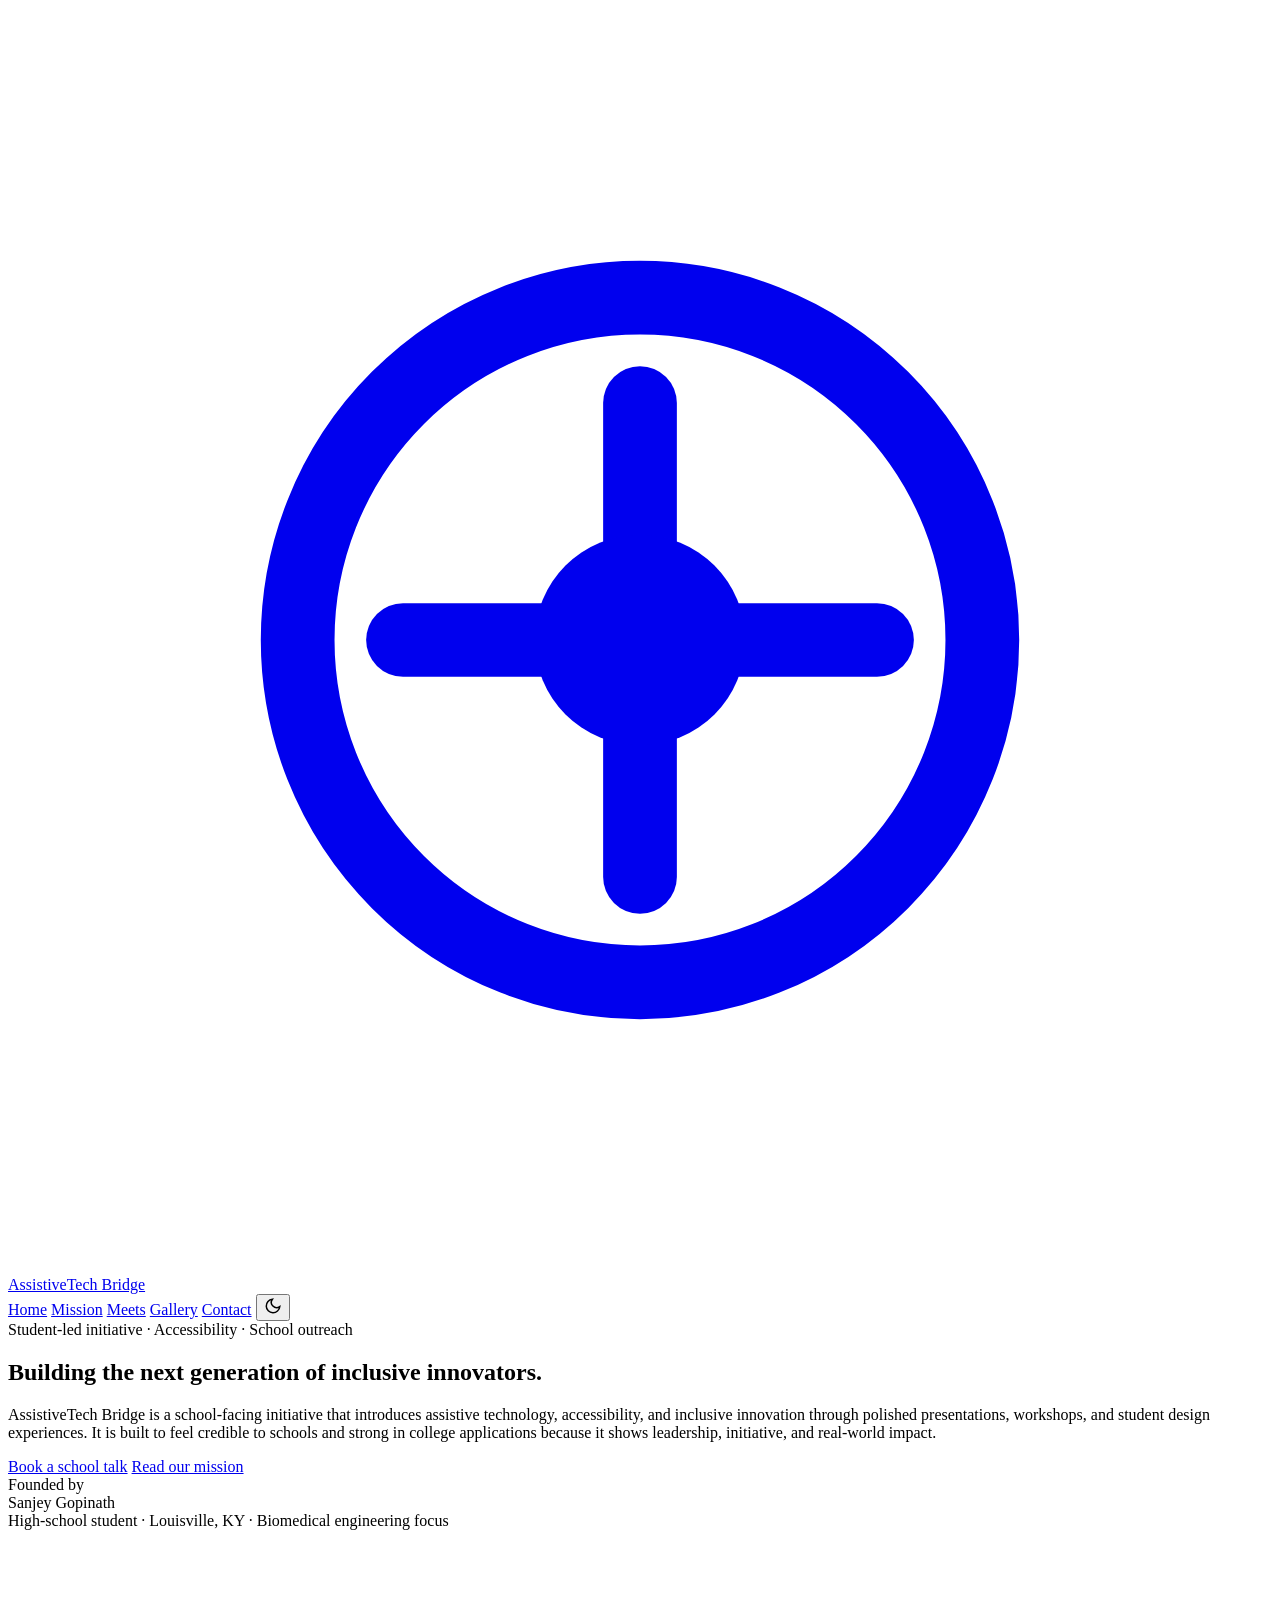
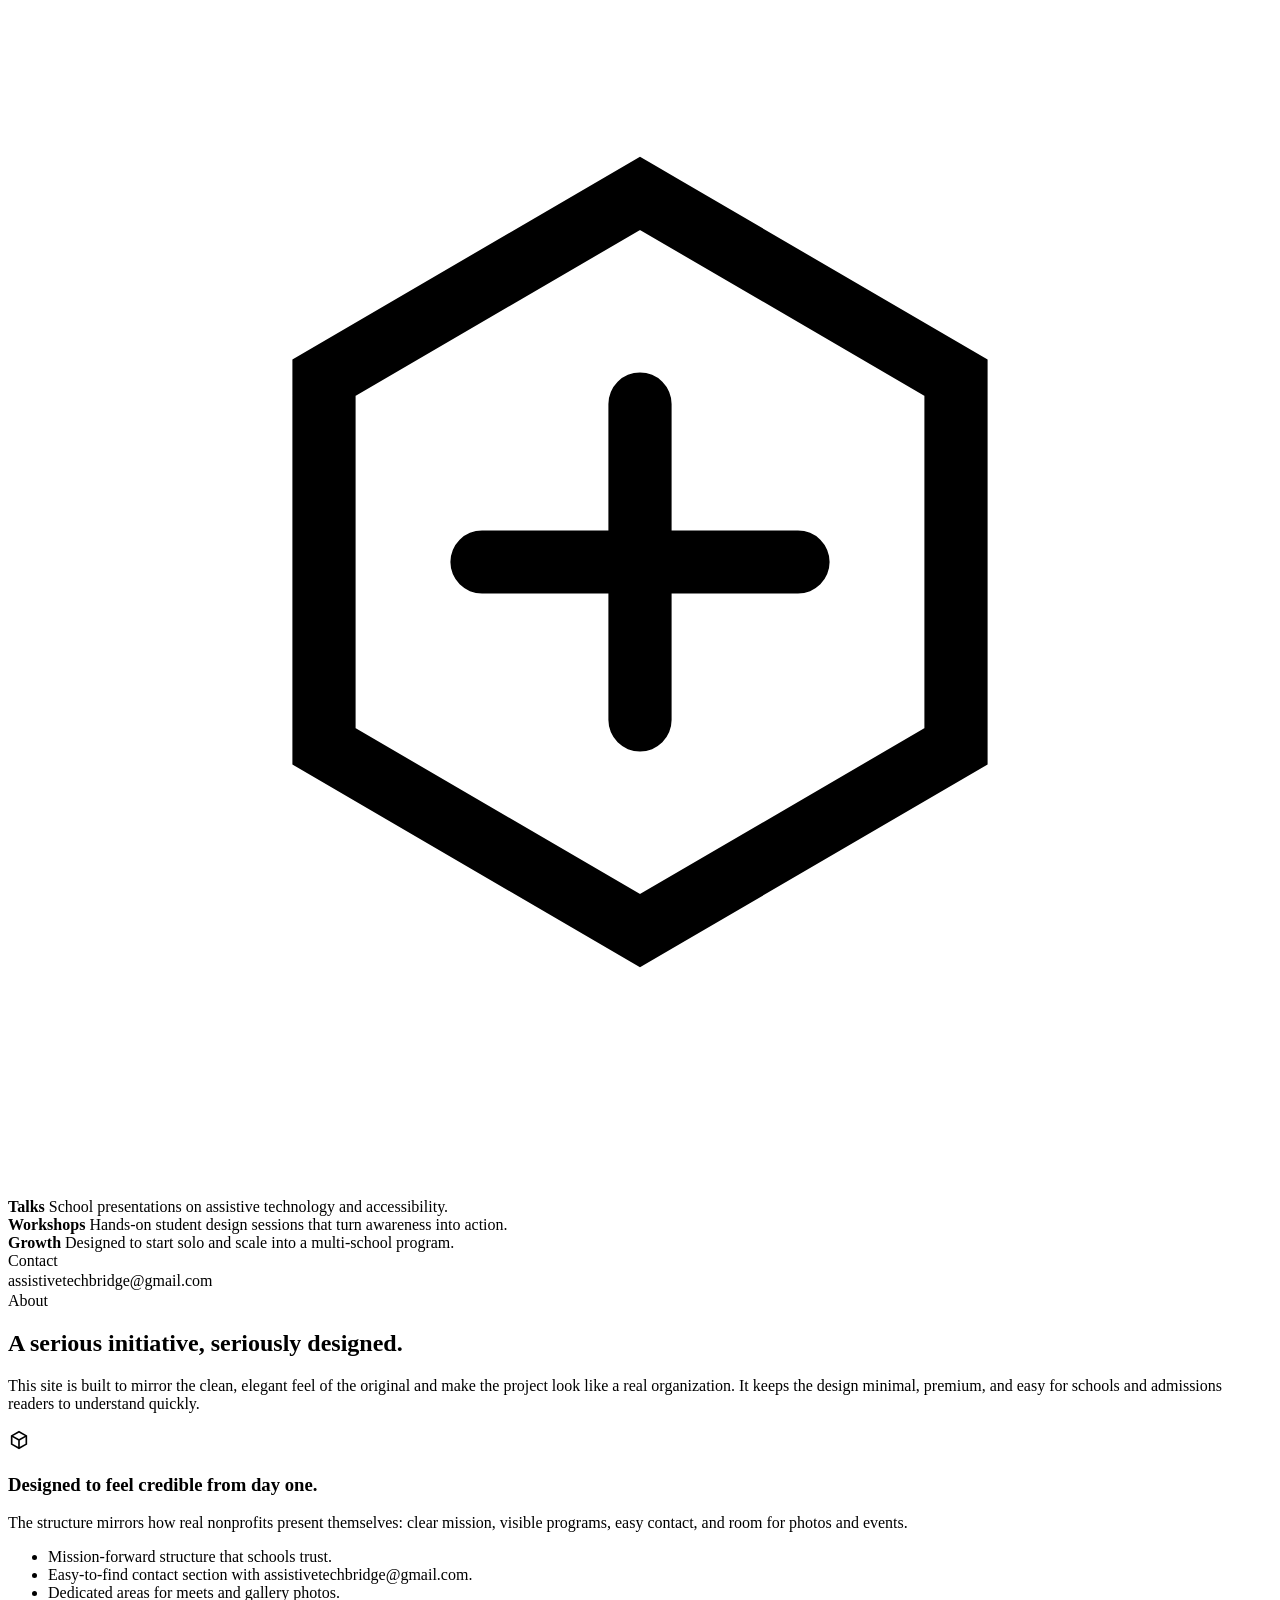
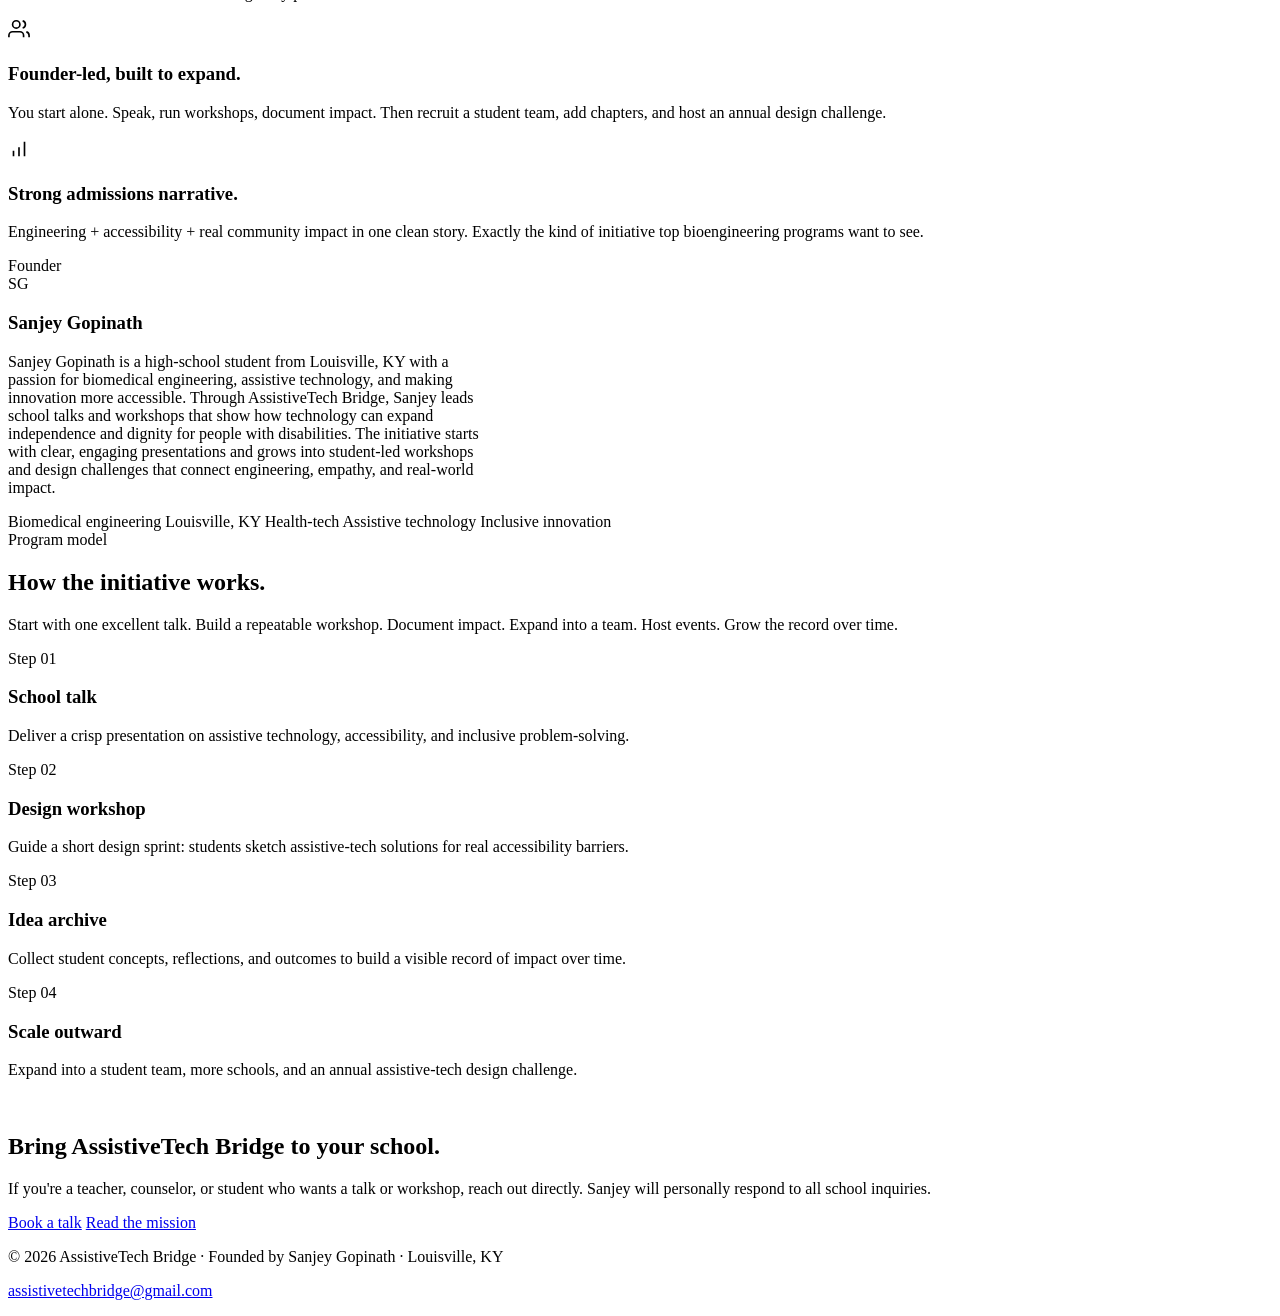
==== index.html @ 1321a4d0 "Add files via upload" ====
<!DOCTYPE html>
<html lang="en" data-theme="light">
<head>
  <meta charset="UTF-8"/>
  <meta name="viewport" content="width=device-width, initial-scale=1.0"/>
  <title>Home | AssistiveTech Bridge</title>
  <meta name="description" content="AssistiveTech Bridge is a student-led initiative founded by Sanjey Gopinath to introduce assistive technology, accessibility, and inclusive innovation to schools and communities."/>
  <link rel="stylesheet" href="css/styles.css"/>
  <link href="https://api.fontshare.com/v2/css?f[]=satoshi@300,400,500,700&f[]=zodiak@400,500,700&display=swap" rel="stylesheet"/>
</head>
<body>
  <header class="site-header" id="top">
    <div class="container-wide nav">
      <a class="brand" href="index.html">
        <span class="brand-mark">
          <svg viewBox="0 0 48 48" fill="none" xmlns="http://www.w3.org/2000/svg">
            <circle cx="24" cy="24" r="13" stroke="currentColor" stroke-width="2.8"/>
            <line x1="24" y1="15" x2="24" y2="33" stroke="currentColor" stroke-width="2.8" stroke-linecap="round"/>
            <line x1="15" y1="24" x2="33" y2="24" stroke="currentColor" stroke-width="2.8" stroke-linecap="round"/>
            <circle cx="24" cy="24" r="4" fill="currentColor"/>
          </svg>
        </span>
        <span>AssistiveTech Bridge</span>
      </a>
      <nav class="nav-links" aria-label="Primary">
        <a href="index.html">Home</a>
        <a href="mission.html">Mission</a>
        <a href="meets.html">Meets</a>
        <a href="gallery.html">Gallery</a>
        <a href="contact.html">Contact</a>
        <button class="theme-toggle" data-theme-toggle aria-label="Toggle dark mode">
          <svg width="18" height="18" viewBox="0 0 24 24" fill="none" stroke="currentColor" stroke-width="2">
            <path d="M21 12.79A9 9 0 1 1 11.21 3 7 7 0 0 0 21 12.79z"/>
          </svg>
        </button>
      </nav>
    </div>
  </header>

  <main id="main">
    <section class="hero">
      <div class="container-wide hero-grid">
        <div class="hero-copy">
          <div class="eyebrow reveal">Student-led initiative · Accessibility · School outreach</div>
          <h1 class="reveal" data-delay="1">Building the next generation of inclusive innovators.</h1>
          <p class="reveal" data-delay="2">AssistiveTech Bridge is a school-facing initiative that introduces assistive technology, accessibility, and inclusive innovation through polished presentations, workshops, and student design experiences. It is built to feel credible to schools and strong in college applications because it shows leadership, initiative, and real-world impact.</p>
          <div class="hero-actions reveal" data-delay="3">
            <a class="btn btn-primary" href="contact.html">Book a school talk</a>
            <a class="btn btn-secondary" href="mission.html">Read our mission</a>
          </div>
        </div>

        <div class="hero-panel reveal" data-delay="2">
          <div class="metric-card metric-a">
            <div class="metric-label">Founded by</div>
            <div class="metric-value">Sanjey Gopinath</div>
            <div class="metric-note">High-school student · Louisville, KY · Biomedical engineering focus</div>
          </div>

          <div class="hero-orbit">
            <div class="hero-core">
              <svg viewBox="0 0 48 48" fill="none" xmlns="http://www.w3.org/2000/svg">
                <path d="M24 10L36 17V31L24 38L12 31V17L24 10Z" stroke="currentColor" stroke-width="2.4"/>
                <path d="M24 18V30M18 24H30" stroke="currentColor" stroke-width="2.4" stroke-linecap="round"/>
              </svg>
            </div>
          </div>

          <div class="signal-grid">
            <div class="signal">
              <strong>Talks</strong>
              <span>School presentations on assistive technology and accessibility.</span>
            </div>
            <div class="signal">
              <strong>Workshops</strong>
              <span>Hands-on student design sessions that turn awareness into action.</span>
            </div>
            <div class="signal">
              <strong>Growth</strong>
              <span>Designed to start solo and scale into a multi-school program.</span>
            </div>
          </div>

          <div class="metric-card metric-b">
            <div class="metric-label">Contact</div>
            <div class="metric-value" style="font-size:1rem;line-height:1.4">assistivetechbridge@gmail.com</div>
          </div>
        </div>
      </div>
    </section>

    <section class="section">
      <div class="container">
        <div class="section-head reveal">
          <div>
            <div class="section-kicker">About</div>
            <h2>A serious initiative, seriously designed.</h2>
          </div>
          <p class="section-intro">This site is built to mirror the clean, elegant feel of the original and make the project look like a real organization. It keeps the design minimal, premium, and easy for schools and admissions readers to understand quickly.</p>
        </div>

        <div class="feature-grid">
          <article class="card span-6 reveal" data-delay="1">
            <div class="icon-tile">
              <svg width="22" height="22" viewBox="0 0 24 24" fill="none" stroke="currentColor" stroke-width="1.8">
                <path d="M12 3l8 4.5v9L12 21 4 16.5v-9z"/>
                <path d="M12 12l8-4.5M12 12L4 7.5M12 12v9"/>
              </svg>
            </div>
            <h3>Designed to feel credible from day one.</h3>
            <p>The structure mirrors how real nonprofits present themselves: clear mission, visible programs, easy contact, and room for photos and events.</p>
            <ul class="dot-list">
              <li><span class="dot"></span><span>Mission-forward structure that schools trust.</span></li>
              <li><span class="dot"></span><span>Easy-to-find contact section with assistivetechbridge@gmail.com.</span></li>
              <li><span class="dot"></span><span>Dedicated areas for meets and gallery photos.</span></li>
            </ul>
          </article>

          <article class="card span-4 reveal" data-delay="2">
            <div class="icon-tile">
              <svg width="22" height="22" viewBox="0 0 24 24" fill="none" stroke="currentColor" stroke-width="1.8">
                <path d="M17 21v-2a4 4 0 0 0-4-4H5a4 4 0 0 0-4 4v2"/>
                <circle cx="9" cy="7" r="4"/>
                <path d="M23 21v-2a4 4 0 0 0-3-3.87M16 3.13a4 4 0 0 1 0 7.75"/>
              </svg>
            </div>
            <h3>Founder-led, built to expand.</h3>
            <p>You start alone. Speak, run workshops, document impact. Then recruit a student team, add chapters, and host an annual design challenge.</p>
          </article>

          <article class="card span-4 reveal" data-delay="3">
            <div class="icon-tile">
              <svg width="22" height="22" viewBox="0 0 24 24" fill="none" stroke="currentColor" stroke-width="1.8">
                <path d="M12 20V10M18 20V4M6 20v-6"/>
              </svg>
            </div>
            <h3>Strong admissions narrative.</h3>
            <p>Engineering + accessibility + real community impact in one clean story. Exactly the kind of initiative top bioengineering programs want to see.</p>
          </article>
        </div>
      </div>
    </section>

    <section class="section">
      <div class="container">
        <div class="section-kicker reveal">Founder</div>
        <div class="founder-card reveal" data-delay="1">
          <div class="founder-avatar">SG</div>
          <div>
            <h3>Sanjey Gopinath</h3>
            <p style="color:var(--muted);margin-top:.6rem;max-width:60ch;">Sanjey Gopinath is a high-school student from Louisville, KY with a passion for biomedical engineering, assistive technology, and making innovation more accessible. Through AssistiveTech Bridge, Sanjey leads school talks and workshops that show how technology can expand independence and dignity for people with disabilities. The initiative starts with clear, engaging presentations and grows into student-led workshops and design challenges that connect engineering, empathy, and real-world impact.</p>
            <div class="pill-row" style="margin-top:1rem">
              <span class="pill">Biomedical engineering</span>
              <span class="pill">Louisville, KY</span>
              <span class="pill">Health-tech</span>
              <span class="pill">Assistive technology</span>
              <span class="pill">Inclusive innovation</span>
            </div>
          </div>
        </div>
      </div>
    </section>

    <section class="section">
      <div class="container">
        <div class="section-head reveal">
          <div>
            <div class="section-kicker">Program model</div>
            <h2>How the initiative works.</h2>
          </div>
          <p class="section-intro">Start with one excellent talk. Build a repeatable workshop. Document impact. Expand into a team. Host events. Grow the record over time.</p>
        </div>

        <div class="process">
          <article class="step reveal" data-delay="1">
            <div class="step-number">Step 01</div>
            <h3>School talk</h3>
            <p>Deliver a crisp presentation on assistive technology, accessibility, and inclusive problem-solving.</p>
          </article>
          <article class="step reveal" data-delay="2">
            <div class="step-number">Step 02</div>
            <h3>Design workshop</h3>
            <p>Guide a short design sprint: students sketch assistive-tech solutions for real accessibility barriers.</p>
          </article>
          <article class="step reveal" data-delay="3">
            <div class="step-number">Step 03</div>
            <h3>Idea archive</h3>
            <p>Collect student concepts, reflections, and outcomes to build a visible record of impact over time.</p>
          </article>
          <article class="step reveal" data-delay="4">
            <div class="step-number">Step 04</div>
            <h3>Scale outward</h3>
            <p>Expand into a student team, more schools, and an annual assistive-tech design challenge.</p>
          </article>
        </div>
      </div>
    </section>

    <section class="section">
      <div class="container">
        <div class="cta-box reveal">
          <div>
            <div class="section-kicker" style="color:rgba(255,255,255,.5)">Get involved</div>
            <h2>Bring AssistiveTech Bridge to your school.</h2>
            <p>If you're a teacher, counselor, or student who wants a talk or workshop, reach out directly. Sanjey will personally respond to all school inquiries.</p>
          </div>
          <div class="cta-actions">
            <a class="btn btn-light" href="contact.html">Book a talk</a>
            <a class="btn btn-ghost" href="mission.html">Read the mission</a>
          </div>
        </div>
      </div>
    </section>
  </main>

  <footer class="site-footer">
    <div class="container-wide footer-row">
      <p>© 2026 AssistiveTech Bridge · Founded by Sanjey Gopinath · Louisville, KY</p>
      <p><a href="mailto:assistivetechbridge@gmail.com">assistivetechbridge@gmail.com</a></p>
    </div>
  </footer>
  <script src="js/main.js"></script>
</body>
</html>
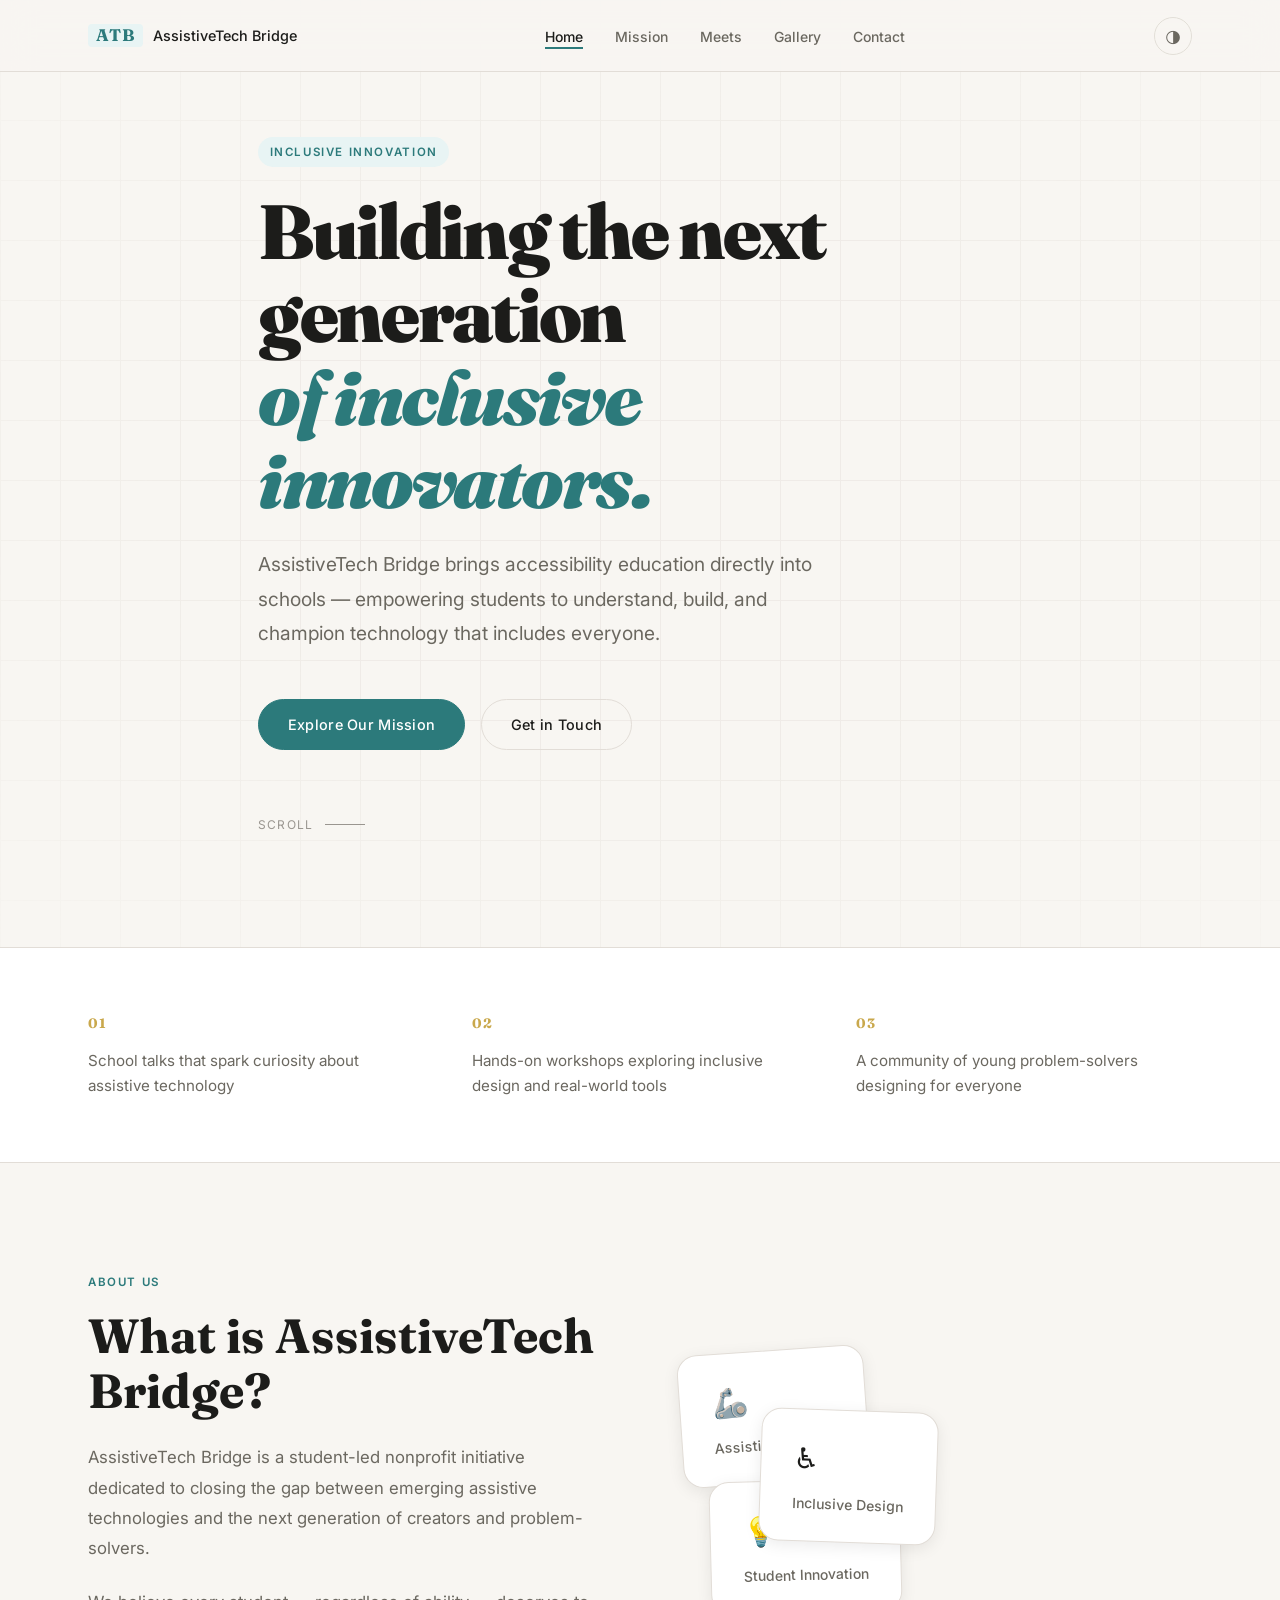
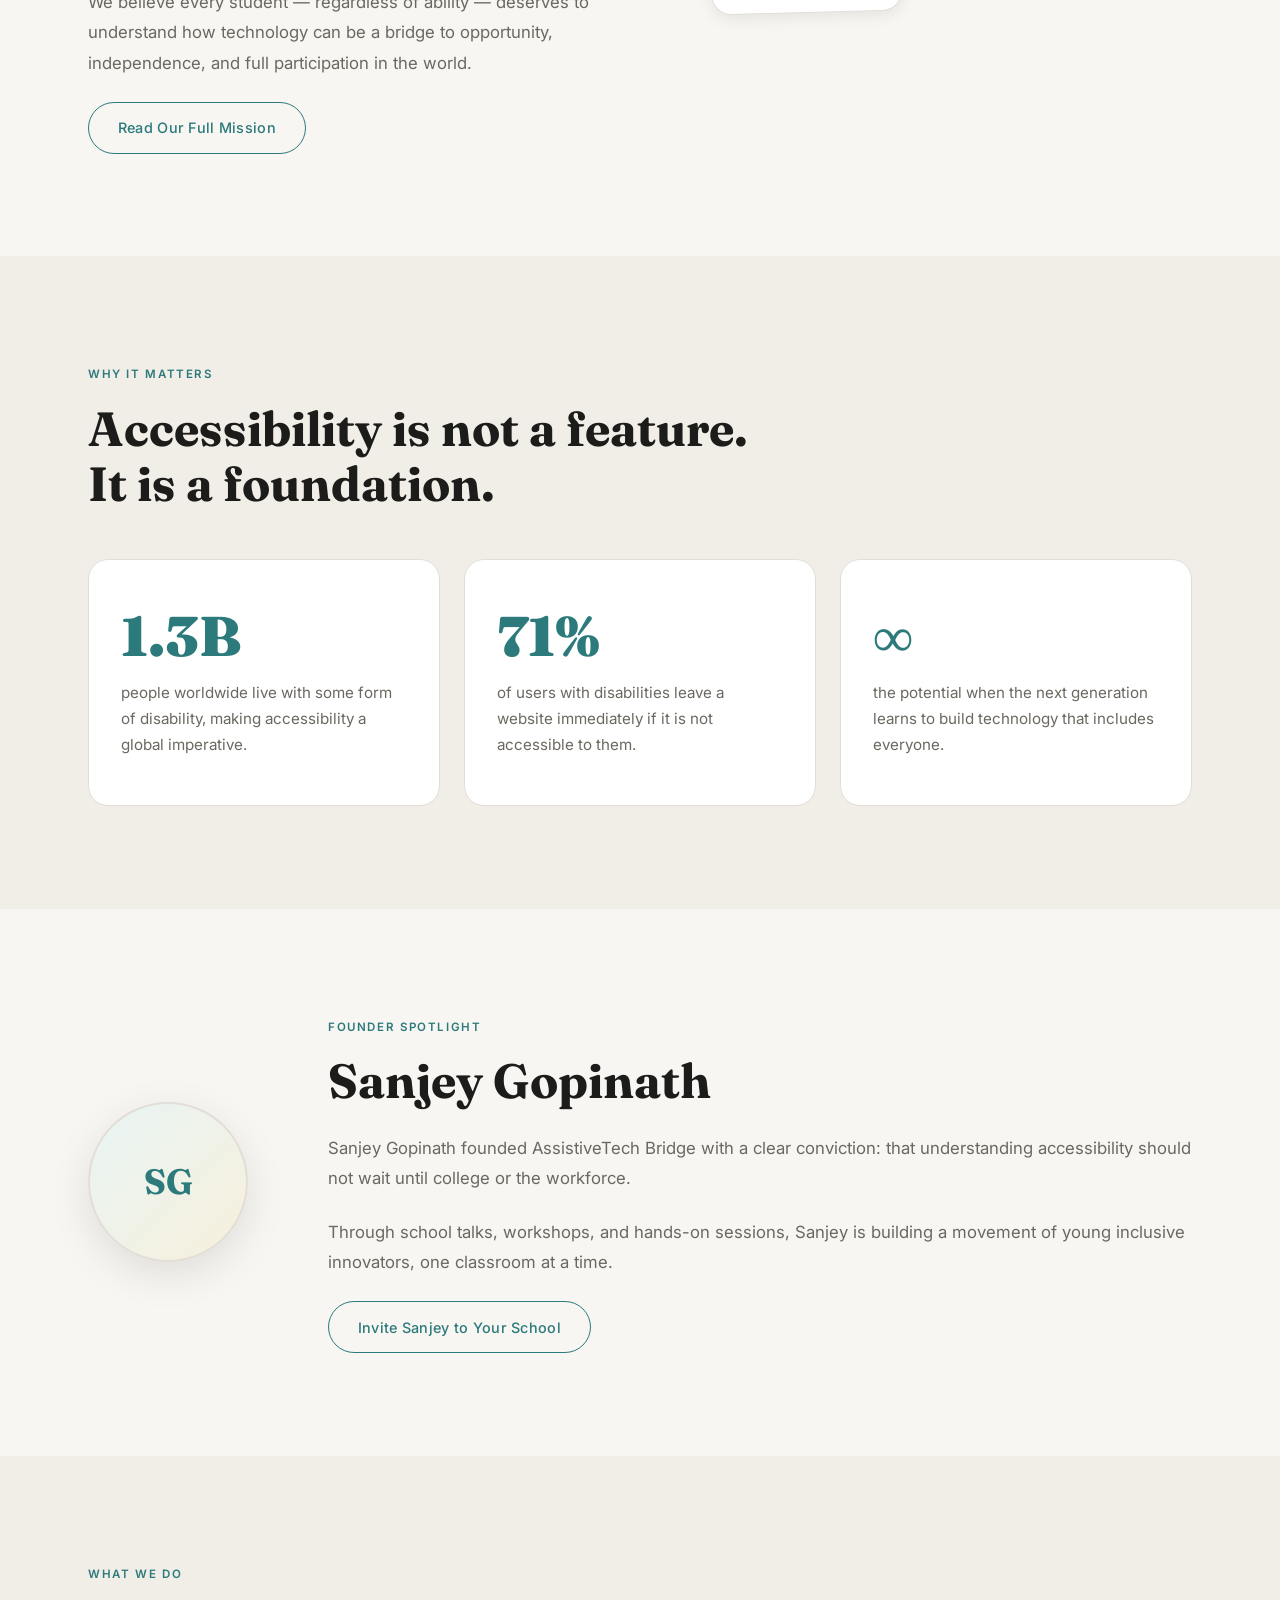
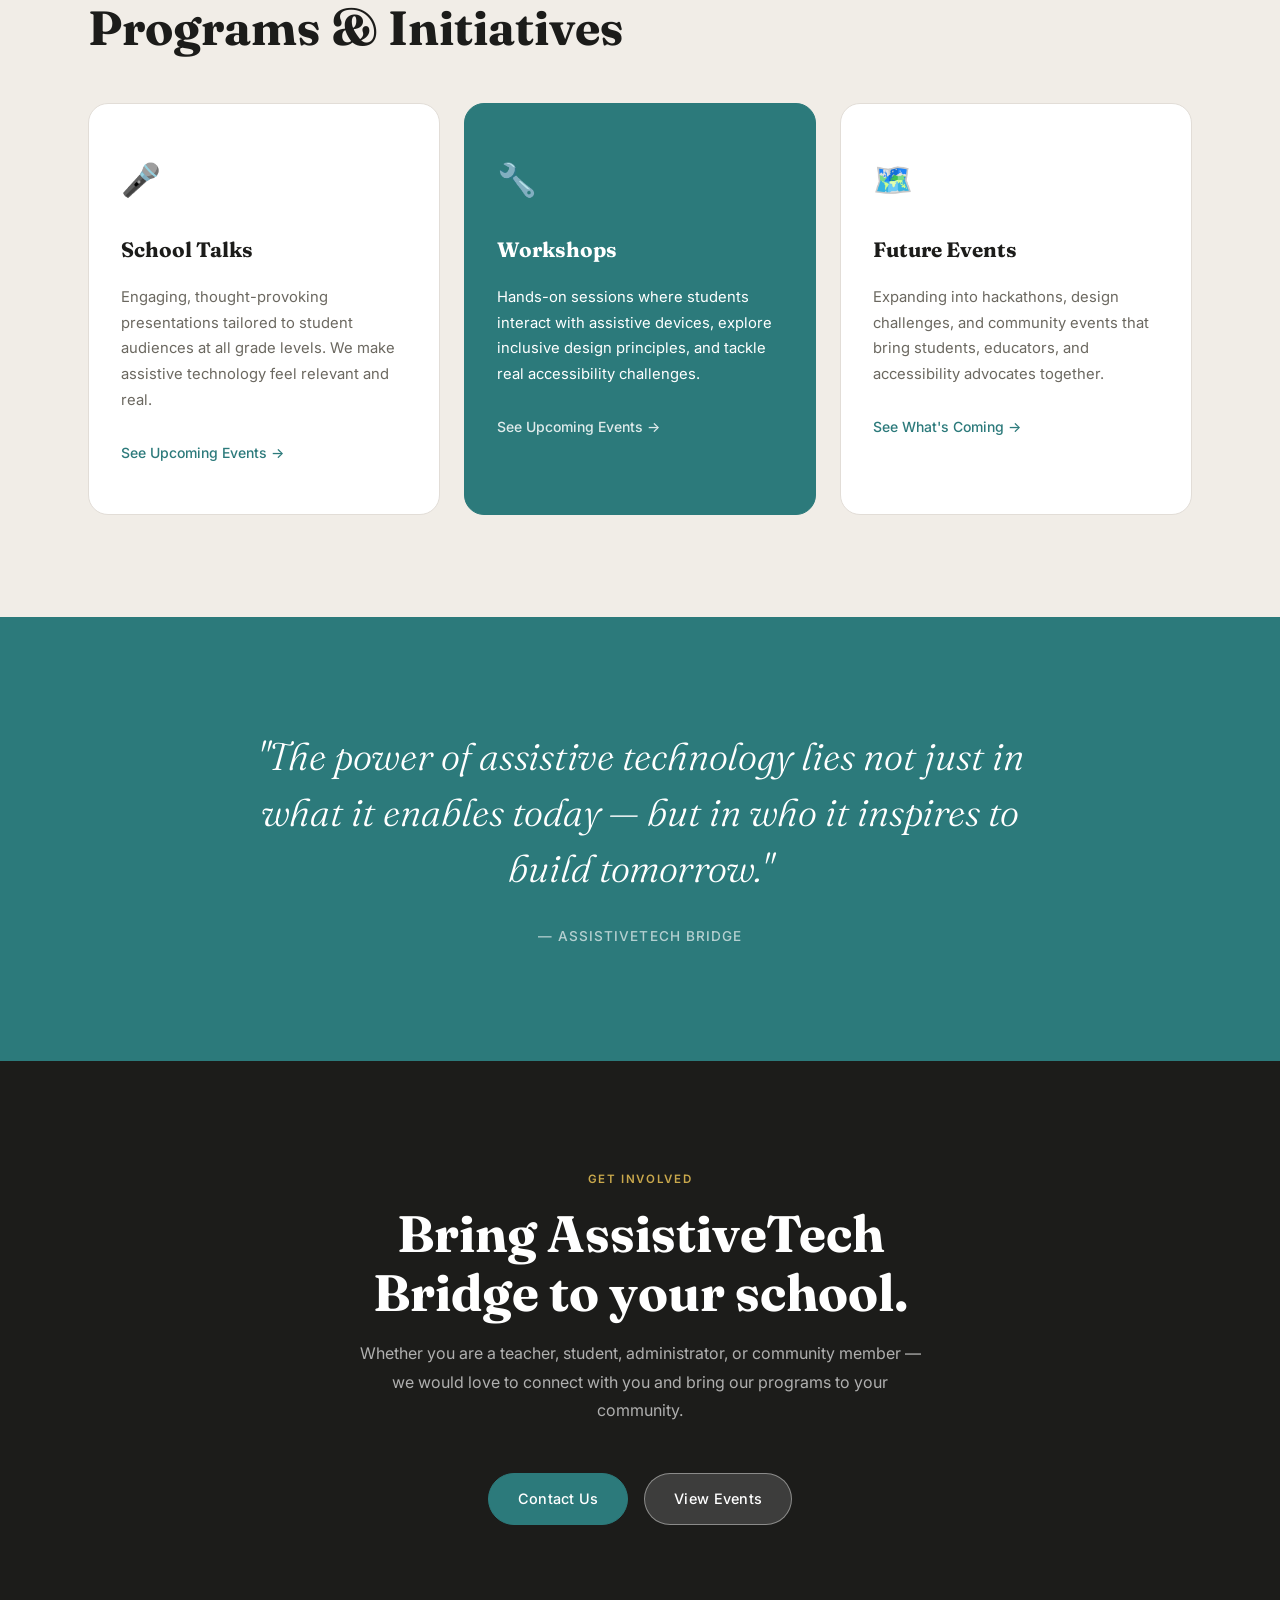
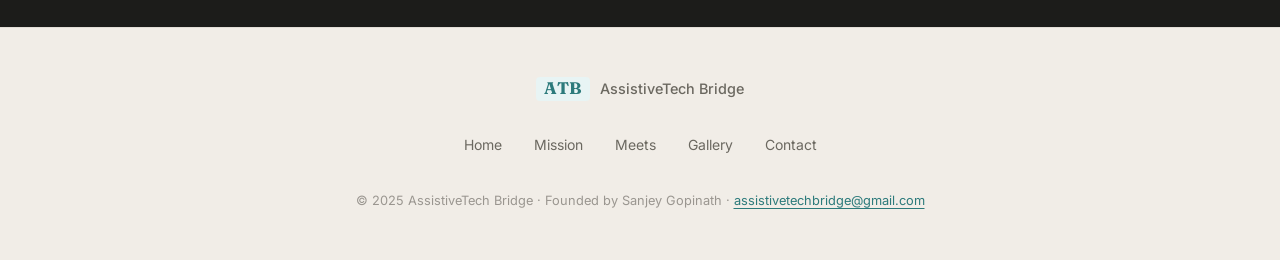
==== commit bb774f0e: "Add files via upload" ====
--- a/index.html
+++ b/index.html
@@ -1,224 +1,445 @@
 <!DOCTYPE html>
-<html lang="en" data-theme="light">
+<html lang="en">
 <head>
-  <meta charset="UTF-8"/>
-  <meta name="viewport" content="width=device-width, initial-scale=1.0"/>
-  <title>Home | AssistiveTech Bridge</title>
-  <meta name="description" content="AssistiveTech Bridge is a student-led initiative founded by Sanjey Gopinath to introduce assistive technology, accessibility, and inclusive innovation to schools and communities."/>
-  <link rel="stylesheet" href="css/styles.css"/>
-  <link href="https://api.fontshare.com/v2/css?f[]=satoshi@300,400,500,700&f[]=zodiak@400,500,700&display=swap" rel="stylesheet"/>
+<meta charset="UTF-8"/>
+<meta name="viewport" content="width=device-width, initial-scale=1.0"/>
+<title>AssistiveTech Bridge</title>
+<link rel="preconnect" href="https://fonts.googleapis.com"/>
+<link rel="preconnect" href="https://fonts.gstatic.com" crossorigin/>
+<link href="https://fonts.googleapis.com/css2?family=Inter:wght@300;400;500;600&family=Fraunces:ital,wght@0,300;0,700;0,900;1,300;1,700&display=swap" rel="stylesheet"/>
+<style>
+:root {
+  --bg: #f8f6f2;
+  --bg2: #f1ede7;
+  --surface: #ffffff;
+  --text: #1c1c1a;
+  --muted: #6b6860;
+  --light: #9a9690;
+  --accent: #2c7a7b;
+  --accent-l: #e8f4f4;
+  --accent-h: #235f60;
+  --gold: #c9a84c;
+  --gold-l: #f7f0dc;
+  --border: #e2ddd7;
+  --serif: 'Fraunces', Georgia, serif;
+  --sans: 'Inter', system-ui, sans-serif;
+  --hh: 72px;
+}
+body.dark {
+  --bg: #141412; --bg2: #1c1c1a; --surface: #212120;
+  --text: #f0ede8; --muted: #9a9690; --light: #6b6860;
+  --accent: #3d9fa0; --accent-l: #1a2e2e; --accent-h: #52b8b9;
+  --gold: #d4a84c; --gold-l: #2a2416; --border: #2e2e2c;
+}
+*,*::before,*::after{box-sizing:border-box;margin:0;padding:0}
+html{scroll-behavior:smooth;font-size:16px}
+body{font-family:var(--sans);background:var(--bg);color:var(--text);line-height:1.75;-webkit-font-smoothing:antialiased;overflow-x:hidden;transition:background .5s,color .5s}
+img{max-width:100%;display:block}
+a{color:inherit;text-decoration:none}
+ul{list-style:none}
+button{cursor:pointer;border:none;background:none;font-family:inherit}
+
+/* CONTAINER */
+.wrap{max-width:1200px;margin:0 auto;padding:0 clamp(1.25rem,5vw,3rem)}
+.pad{padding-block:clamp(4rem,8vw,7rem)}
+
+/* LABEL */
+.label{display:inline-block;font-size:.72rem;font-weight:600;letter-spacing:.14em;text-transform:uppercase;color:var(--accent);margin-bottom:1rem}
+
+/* HEADINGS */
+.h1{font-family:var(--serif);font-size:clamp(2.8rem,6vw,5.2rem);font-weight:900;line-height:1.08;letter-spacing:-.03em;color:var(--text);margin-bottom:1.5rem}
+.h1 em,.h2 em{font-style:italic;color:var(--accent)}
+.h2{font-family:var(--serif);font-size:clamp(2rem,4vw,3rem);font-weight:700;line-height:1.15;color:var(--text);margin-bottom:1.5rem}
+
+/* BUTTONS */
+.btn{display:inline-flex;align-items:center;justify-content:center;font-size:.9rem;font-weight:500;letter-spacing:.02em;padding:.85em 2em;border-radius:9999px;border:1.5px solid transparent;transition:all .3s cubic-bezier(.4,0,.2,1);cursor:pointer;text-decoration:none;white-space:nowrap}
+.btn-p{background:var(--accent);color:#fff;border-color:var(--accent)}
+.btn-p:hover{background:var(--accent-h);border-color:var(--accent-h);transform:translateY(-2px);box-shadow:0 8px 24px rgba(44,122,123,.3)}
+.btn-g{background:transparent;color:var(--text);border-color:var(--border)}
+.btn-g:hover{background:var(--bg2);transform:translateY(-2px)}
+.btn-o{background:transparent;color:var(--accent);border-color:var(--accent)}
+.btn-o:hover{background:var(--accent-l);transform:translateY(-2px)}
+.btn-gl{background:rgba(255,255,255,.15);color:#fff;border-color:rgba(255,255,255,.4)}
+.btn-gl:hover{background:rgba(255,255,255,.25);transform:translateY(-2px)}
+
+/* HEADER */
+.site-header{position:fixed;top:0;left:0;right:0;z-index:1000;height:var(--hh);background:rgba(248,246,242,.9);backdrop-filter:blur(18px);border-bottom:1px solid var(--border);transition:background .5s,box-shadow .3s,border-color .5s}
+body.dark .site-header{background:rgba(20,20,18,.9)}
+.site-header.scrolled{box-shadow:0 4px 16px rgba(0,0,0,.08)}
+.header-inner{height:100%;display:flex;align-items:center;justify-content:space-between;gap:1.5rem}
+.logo{display:flex;align-items:center;gap:.625rem;transition:opacity .2s}
+.logo:hover{opacity:.75}
+.logo-mark{font-family:var(--serif);font-weight:700;font-size:1.05rem;color:var(--accent);background:var(--accent-l);padding:.2em .5em;border-radius:4px;line-height:1;letter-spacing:.04em;transition:background .5s}
+.logo-name{font-size:.9rem;font-weight:500;color:var(--text)}
+.main-nav ul{display:flex;align-items:center;gap:2rem}
+.nav-link{font-size:.875rem;font-weight:500;color:var(--muted);position:relative;padding-bottom:2px;transition:color .2s}
+.nav-link::after{content:'';position:absolute;bottom:-2px;left:0;width:0;height:1.5px;background:var(--accent);transition:width .3s}
+.nav-link:hover,.nav-link.active{color:var(--text)}
+.nav-link:hover::after,.nav-link.active::after{width:100%}
+.hdr-actions{display:flex;align-items:center;gap:1rem}
+.dm-btn{width:38px;height:38px;border-radius:9999px;display:flex;align-items:center;justify-content:center;font-size:1.1rem;color:var(--muted);border:1px solid var(--border);transition:all .2s}
+.dm-btn:hover{background:var(--bg2);color:var(--text)}
+.ham{display:none;flex-direction:column;gap:5px;width:38px;height:38px;border-radius:4px;padding:8px;justify-content:center}
+.ham span{display:block;width:100%;height:1.5px;background:var(--text);border-radius:2px;transition:transform .3s,opacity .3s;transform-origin:center}
+.ham.open span:nth-child(1){transform:translateY(6.5px) rotate(45deg)}
+.ham.open span:nth-child(2){opacity:0;transform:scaleX(0)}
+.ham.open span:nth-child(3){transform:translateY(-6.5px) rotate(-45deg)}
+
+/* MOBILE MENU */
+.mob-menu{position:fixed;inset:0;z-index:999;background:var(--surface);display:flex;align-items:center;justify-content:center;opacity:0;pointer-events:none;transform:translateY(-12px);transition:opacity .3s,transform .3s}
+.mob-menu.open{opacity:1;pointer-events:all;transform:translateY(0)}
+.mob-menu ul{display:flex;flex-direction:column;align-items:center;gap:2.5rem}
+.mob-link{font-family:var(--serif);font-size:clamp(2.2rem,7vw,3.5rem);font-weight:700;color:var(--text);transition:color .2s}
+.mob-link:hover{color:var(--accent)}
+
+/* HERO */
+.hero{position:relative;min-height:100svh;display:flex;align-items:center;padding-block:calc(var(--hh) + 4rem) 7rem;overflow:hidden;background:var(--bg)}
+.hero-grid{position:absolute;inset:0;background-image:linear-gradient(var(--border) 1px,transparent 1px),linear-gradient(90deg,var(--border) 1px,transparent 1px);background-size:60px 60px;opacity:.4;mask-image:radial-gradient(ellipse 80% 80% at 50% 50%,black 40%,transparent 100%);-webkit-mask-image:radial-gradient(ellipse 80% 80% at 50% 50%,black 40%,transparent 100%)}
+.hero-content{position:relative;z-index:1;max-width:860px}
+.hero-tag{display:inline-block;font-size:.72rem;font-weight:600;letter-spacing:.14em;text-transform:uppercase;color:var(--accent);background:var(--accent-l);padding:.45em 1em;border-radius:9999px;margin-bottom:1.5rem}
+.hero-sub{font-size:clamp(1rem,1.8vw,1.2rem);color:var(--muted);max-width:560px;line-height:1.8;margin-bottom:3rem}
+.hero-cta{display:flex;gap:1rem;flex-wrap:wrap;margin-bottom:4rem}
+.scroll-hint{display:flex;align-items:center;gap:.75rem;font-size:.75rem;letter-spacing:.1em;text-transform:uppercase;color:var(--light)}
+.scroll-line{width:40px;height:1px;background:var(--light);animation:pulse 2s ease-in-out infinite}
+@keyframes pulse{0%,100%{width:40px;opacity:.4}50%{width:60px;opacity:1}}
+
+/* STRIP */
+.strip{border-block:1px solid var(--border);padding-block:4rem;background:var(--surface)}
+.strip-grid{display:grid;grid-template-columns:repeat(3,1fr);gap:3rem}
+.strip-num{font-family:var(--serif);font-size:.85rem;font-weight:700;color:var(--gold);letter-spacing:.05em;display:block;margin-bottom:.75rem}
+.strip-item p{font-size:.95rem;color:var(--muted);line-height:1.65}
+
+/* ABOUT */
+.about-grid{display:grid;grid-template-columns:1fr 1fr;gap:5rem;align-items:center}
+.about-text p{color:var(--muted);margin-bottom:1.5rem;font-size:1.05rem;line-height:1.8}
+.card-stack{position:relative;width:320px;height:320px}
+.vis-card{position:absolute;background:var(--surface);border:1px solid var(--border);border-radius:20px;padding:1.5rem 2rem;display:flex;flex-direction:column;gap:.5rem;box-shadow:0 4px 16px rgba(0,0,0,.08);transition:transform .3s,box-shadow .3s}
+.vis-card:hover{transform:translateY(-4px) !important;box-shadow:0 12px 40px rgba(0,0,0,.1)}
+.vis-icon{font-size:1.8rem}
+.vis-card p{font-size:.875rem;font-weight:500;color:var(--muted)}
+.vc1{top:0;left:0;rotate:-4deg}
+.vc2{top:60px;left:80px;rotate:2deg;z-index:1}
+.vc3{top:130px;left:30px;rotate:-1.5deg}
+
+/* WHY */
+.why-sec{background:var(--bg2)}
+.why-intro{max-width:680px;margin-bottom:3rem}
+.why-grid{display:grid;grid-template-columns:repeat(3,1fr);gap:1.5rem}
+.why-card{padding:3rem 2rem;background:var(--surface);border-radius:20px;border:1px solid var(--border);transition:transform .3s,box-shadow .3s}
+.why-card:hover{transform:translateY(-4px);box-shadow:0 12px 40px rgba(0,0,0,.1)}
+.why-num{font-family:var(--serif);font-size:3.5rem;font-weight:900;color:var(--accent);line-height:1;margin-bottom:1rem}
+.why-card p{font-size:.95rem;color:var(--muted);line-height:1.7}
+
+/* FOUNDER */
+.founder-grid{display:grid;grid-template-columns:auto 1fr;gap:5rem;align-items:center}
+.founder-av{width:160px;height:160px;background:linear-gradient(135deg,var(--accent-l),var(--gold-l));border:2px solid var(--border);border-radius:9999px;display:flex;align-items:center;justify-content:center;font-family:var(--serif);font-size:2.2rem;font-weight:700;color:var(--accent);box-shadow:0 12px 40px rgba(0,0,0,.1);flex-shrink:0}
+.founder-text p{color:var(--muted);margin-bottom:1.5rem;font-size:1.05rem;line-height:1.8}
+
+/* FEATURES */
+.feat-sec{background:var(--bg2)}
+.feat-grid{display:grid;grid-template-columns:repeat(3,1fr);gap:1.5rem;margin-top:3rem}
+.feat-card{background:var(--surface);border:1px solid var(--border);border-radius:20px;padding:3rem 2rem;transition:transform .3s,box-shadow .3s}
+.feat-card:hover{transform:translateY(-6px);box-shadow:0 12px 40px rgba(0,0,0,.1)}
+.feat-card.accent-card{background:var(--accent);border-color:var(--accent)}
+.feat-card.accent-card h3,.feat-card.accent-card p{color:#fff}
+.feat-icon{font-size:2rem;margin-bottom:1.5rem}
+.feat-card h3{font-family:var(--serif);font-size:1.3rem;font-weight:700;color:var(--text);margin-bottom:1rem}
+.feat-card p{font-size:.925rem;color:var(--muted);line-height:1.75;margin-bottom:1.5rem}
+.c-link{font-size:.875rem;font-weight:500;color:var(--accent);transition:color .2s}
+.c-link:hover{color:var(--accent-h)}
+.c-link-l{color:rgba(255,255,255,.85)}
+.c-link-l:hover{color:#fff}
+
+/* QUOTE */
+.quote-sec{background:var(--accent);padding-block:7rem}
+.pull-quote{max-width:820px;margin:0 auto;text-align:center}
+.pull-quote p{font-family:var(--serif);font-size:clamp(1.5rem,3vw,2.4rem);font-weight:300;font-style:italic;color:#fff;line-height:1.45;margin-bottom:1.5rem}
+.pull-quote cite{font-size:.85rem;font-style:normal;font-weight:500;letter-spacing:.08em;text-transform:uppercase;color:rgba(255,255,255,.65)}
+
+/* CTA */
+.cta-sec{background:var(--text);transition:background .5s}
+body.dark .cta-sec{background:#0d0d0c}
+.cta-inner{max-width:680px;text-align:center}
+.cta-inner .label{color:var(--gold)}
+.cta-h{font-family:var(--serif);font-size:clamp(2rem,4vw,3.2rem);font-weight:700;line-height:1.15;color:#fff;margin-bottom:1rem}
+.cta-inner p{font-size:1rem;color:rgba(255,255,255,.65);line-height:1.8;margin-bottom:3rem}
+.cta-btns{display:flex;gap:1rem;justify-content:center;flex-wrap:wrap}
+
+/* FOOTER */
+.site-footer{background:var(--bg2);border-top:1px solid var(--border);padding-block:3rem;transition:background .5s,border-color .5s}
+.footer-inner{display:flex;flex-direction:column;align-items:center;gap:2rem;text-align:center}
+.footer-brand{display:flex;align-items:center;gap:.625rem}
+.footer-tag{font-size:.9rem;font-weight:500;color:var(--muted)}
+.footer-nav{display:flex;gap:2rem;flex-wrap:wrap;justify-content:center}
+.footer-nav a{font-size:.875rem;color:var(--muted);transition:color .2s}
+.footer-nav a:hover{color:var(--accent)}
+.footer-copy{font-size:.8rem;color:var(--light);line-height:1.7}
+.footer-copy a{color:var(--accent);text-decoration:underline;text-underline-offset:3px}
+
+/* REVEAL */
+.rv{opacity:0;transform:translateY(28px);transition:opacity .7s cubic-bezier(.4,0,.2,1),transform .7s cubic-bezier(.4,0,.2,1)}
+.rv.on{opacity:1;transform:translateY(0)}
+
+/* RESPONSIVE */
+@media(max-width:860px){
+  .main-nav{display:none}
+  .ham{display:flex}
+  .strip-grid,.why-grid,.feat-grid{grid-template-columns:1fr}
+  .about-grid,.founder-grid{grid-template-columns:1fr}
+  .about-vis,.card-stack{display:none}
+}
+@media(max-width:580px){
+  .hero-cta,.cta-btns{flex-direction:column}
+  .btn{width:100%;justify-content:center}
+  .logo-name{display:none}
+}
+@media(prefers-reduced-motion:reduce){
+  .rv{opacity:1;transform:none}
+  *{transition-duration:.01ms !important;animation-duration:.01ms !important}
+}
+</style>
 </head>
 <body>
-  <header class="site-header" id="top">
-    <div class="container-wide nav">
-      <a class="brand" href="index.html">
-        <span class="brand-mark">
-          <svg viewBox="0 0 48 48" fill="none" xmlns="http://www.w3.org/2000/svg">
-            <circle cx="24" cy="24" r="13" stroke="currentColor" stroke-width="2.8"/>
-            <line x1="24" y1="15" x2="24" y2="33" stroke="currentColor" stroke-width="2.8" stroke-linecap="round"/>
-            <line x1="15" y1="24" x2="33" y2="24" stroke="currentColor" stroke-width="2.8" stroke-linecap="round"/>
-            <circle cx="24" cy="24" r="4" fill="currentColor"/>
-          </svg>
-        </span>
-        <span>AssistiveTech Bridge</span>
-      </a>
-      <nav class="nav-links" aria-label="Primary">
-        <a href="index.html">Home</a>
-        <a href="mission.html">Mission</a>
-        <a href="meets.html">Meets</a>
-        <a href="gallery.html">Gallery</a>
-        <a href="contact.html">Contact</a>
-        <button class="theme-toggle" data-theme-toggle aria-label="Toggle dark mode">
-          <svg width="18" height="18" viewBox="0 0 24 24" fill="none" stroke="currentColor" stroke-width="2">
-            <path d="M21 12.79A9 9 0 1 1 11.21 3 7 7 0 0 0 21 12.79z"/>
-          </svg>
-        </button>
-      </nav>
-    </div>
-  </header>
-
-  <main id="main">
-    <section class="hero">
-      <div class="container-wide hero-grid">
-        <div class="hero-copy">
-          <div class="eyebrow reveal">Student-led initiative · Accessibility · School outreach</div>
-          <h1 class="reveal" data-delay="1">Building the next generation of inclusive innovators.</h1>
-          <p class="reveal" data-delay="2">AssistiveTech Bridge is a school-facing initiative that introduces assistive technology, accessibility, and inclusive innovation through polished presentations, workshops, and student design experiences. It is built to feel credible to schools and strong in college applications because it shows leadership, initiative, and real-world impact.</p>
-          <div class="hero-actions reveal" data-delay="3">
-            <a class="btn btn-primary" href="contact.html">Book a school talk</a>
-            <a class="btn btn-secondary" href="mission.html">Read our mission</a>
-          </div>
-        </div>
-
-        <div class="hero-panel reveal" data-delay="2">
-          <div class="metric-card metric-a">
-            <div class="metric-label">Founded by</div>
-            <div class="metric-value">Sanjey Gopinath</div>
-            <div class="metric-note">High-school student · Louisville, KY · Biomedical engineering focus</div>
-          </div>
-
-          <div class="hero-orbit">
-            <div class="hero-core">
-              <svg viewBox="0 0 48 48" fill="none" xmlns="http://www.w3.org/2000/svg">
-                <path d="M24 10L36 17V31L24 38L12 31V17L24 10Z" stroke="currentColor" stroke-width="2.4"/>
-                <path d="M24 18V30M18 24H30" stroke="currentColor" stroke-width="2.4" stroke-linecap="round"/>
-              </svg>
-            </div>
-          </div>
-
-          <div class="signal-grid">
-            <div class="signal">
-              <strong>Talks</strong>
-              <span>School presentations on assistive technology and accessibility.</span>
-            </div>
-            <div class="signal">
-              <strong>Workshops</strong>
-              <span>Hands-on student design sessions that turn awareness into action.</span>
-            </div>
-            <div class="signal">
-              <strong>Growth</strong>
-              <span>Designed to start solo and scale into a multi-school program.</span>
-            </div>
-          </div>
-
-          <div class="metric-card metric-b">
-            <div class="metric-label">Contact</div>
-            <div class="metric-value" style="font-size:1rem;line-height:1.4">assistivetechbridge@gmail.com</div>
-          </div>
-        </div>
+
+<header class="site-header" id="hdr">
+  <div class="wrap header-inner">
+    <a href="index.html" class="logo">
+      <span class="logo-mark">ATB</span>
+      <span class="logo-name">AssistiveTech Bridge</span>
+    </a>
+    <nav class="main-nav">
+      <ul>
+        <li><a href="index.html" class="nav-link active">Home</a></li>
+        <li><a href="mission.html" class="nav-link">Mission</a></li>
+        <li><a href="meets.html" class="nav-link">Meets</a></li>
+        <li><a href="gallery.html" class="nav-link">Gallery</a></li>
+        <li><a href="contact.html" class="nav-link">Contact</a></li>
+      </ul>
+    </nav>
+    <div class="hdr-actions">
+      <button class="dm-btn" id="dmBtn" aria-label="Toggle dark mode">◑</button>
+      <button class="ham" id="hamBtn" aria-label="Open menu" aria-expanded="false">
+        <span></span><span></span><span></span>
+      </button>
+    </div>
+  </div>
+</header>
+
+<div class="mob-menu" id="mobMenu">
+  <nav>
+    <ul>
+      <li><a href="index.html" class="mob-link">Home</a></li>
+      <li><a href="mission.html" class="mob-link">Mission</a></li>
+      <li><a href="meets.html" class="mob-link">Meets</a></li>
+      <li><a href="gallery.html" class="mob-link">Gallery</a></li>
+      <li><a href="contact.html" class="mob-link">Contact</a></li>
+    </ul>
+  </nav>
+</div>
+
+<main>
+
+<!-- HERO -->
+<section class="hero">
+  <div class="hero-grid"></div>
+  <div class="wrap hero-content">
+    <div class="hero-tag rv">Inclusive Innovation</div>
+    <h1 class="h1 rv">Building the next generation<br><em>of inclusive innovators.</em></h1>
+    <p class="hero-sub rv">AssistiveTech Bridge brings accessibility education directly into schools — empowering students to understand, build, and champion technology that includes everyone.</p>
+    <div class="hero-cta rv">
+      <a href="mission.html" class="btn btn-p">Explore Our Mission</a>
+      <a href="contact.html" class="btn btn-g">Get in Touch</a>
+    </div>
+    <div class="scroll-hint rv">
+      <span>Scroll</span>
+      <div class="scroll-line"></div>
+    </div>
+  </div>
+</section>
+
+<!-- STRIP -->
+<section class="strip rv">
+  <div class="wrap">
+    <div class="strip-grid">
+      <div class="strip-item">
+        <span class="strip-num">01</span>
+        <p>School talks that spark curiosity about assistive technology</p>
       </div>
-    </section>
-
-    <section class="section">
-      <div class="container">
-        <div class="section-head reveal">
-          <div>
-            <div class="section-kicker">About</div>
-            <h2>A serious initiative, seriously designed.</h2>
-          </div>
-          <p class="section-intro">This site is built to mirror the clean, elegant feel of the original and make the project look like a real organization. It keeps the design minimal, premium, and easy for schools and admissions readers to understand quickly.</p>
-        </div>
-
-        <div class="feature-grid">
-          <article class="card span-6 reveal" data-delay="1">
-            <div class="icon-tile">
-              <svg width="22" height="22" viewBox="0 0 24 24" fill="none" stroke="currentColor" stroke-width="1.8">
-                <path d="M12 3l8 4.5v9L12 21 4 16.5v-9z"/>
-                <path d="M12 12l8-4.5M12 12L4 7.5M12 12v9"/>
-              </svg>
-            </div>
-            <h3>Designed to feel credible from day one.</h3>
-            <p>The structure mirrors how real nonprofits present themselves: clear mission, visible programs, easy contact, and room for photos and events.</p>
-            <ul class="dot-list">
-              <li><span class="dot"></span><span>Mission-forward structure that schools trust.</span></li>
-              <li><span class="dot"></span><span>Easy-to-find contact section with assistivetechbridge@gmail.com.</span></li>
-              <li><span class="dot"></span><span>Dedicated areas for meets and gallery photos.</span></li>
-            </ul>
-          </article>
-
-          <article class="card span-4 reveal" data-delay="2">
-            <div class="icon-tile">
-              <svg width="22" height="22" viewBox="0 0 24 24" fill="none" stroke="currentColor" stroke-width="1.8">
-                <path d="M17 21v-2a4 4 0 0 0-4-4H5a4 4 0 0 0-4 4v2"/>
-                <circle cx="9" cy="7" r="4"/>
-                <path d="M23 21v-2a4 4 0 0 0-3-3.87M16 3.13a4 4 0 0 1 0 7.75"/>
-              </svg>
-            </div>
-            <h3>Founder-led, built to expand.</h3>
-            <p>You start alone. Speak, run workshops, document impact. Then recruit a student team, add chapters, and host an annual design challenge.</p>
-          </article>
-
-          <article class="card span-4 reveal" data-delay="3">
-            <div class="icon-tile">
-              <svg width="22" height="22" viewBox="0 0 24 24" fill="none" stroke="currentColor" stroke-width="1.8">
-                <path d="M12 20V10M18 20V4M6 20v-6"/>
-              </svg>
-            </div>
-            <h3>Strong admissions narrative.</h3>
-            <p>Engineering + accessibility + real community impact in one clean story. Exactly the kind of initiative top bioengineering programs want to see.</p>
-          </article>
-        </div>
+      <div class="strip-item">
+        <span class="strip-num">02</span>
+        <p>Hands-on workshops exploring inclusive design and real-world tools</p>
       </div>
-    </section>
-
-    <section class="section">
-      <div class="container">
-        <div class="section-kicker reveal">Founder</div>
-        <div class="founder-card reveal" data-delay="1">
-          <div class="founder-avatar">SG</div>
-          <div>
-            <h3>Sanjey Gopinath</h3>
-            <p style="color:var(--muted);margin-top:.6rem;max-width:60ch;">Sanjey Gopinath is a high-school student from Louisville, KY with a passion for biomedical engineering, assistive technology, and making innovation more accessible. Through AssistiveTech Bridge, Sanjey leads school talks and workshops that show how technology can expand independence and dignity for people with disabilities. The initiative starts with clear, engaging presentations and grows into student-led workshops and design challenges that connect engineering, empathy, and real-world impact.</p>
-            <div class="pill-row" style="margin-top:1rem">
-              <span class="pill">Biomedical engineering</span>
-              <span class="pill">Louisville, KY</span>
-              <span class="pill">Health-tech</span>
-              <span class="pill">Assistive technology</span>
-              <span class="pill">Inclusive innovation</span>
-            </div>
-          </div>
-        </div>
+      <div class="strip-item">
+        <span class="strip-num">03</span>
+        <p>A community of young problem-solvers designing for everyone</p>
       </div>
-    </section>
-
-    <section class="section">
-      <div class="container">
-        <div class="section-head reveal">
-          <div>
-            <div class="section-kicker">Program model</div>
-            <h2>How the initiative works.</h2>
-          </div>
-          <p class="section-intro">Start with one excellent talk. Build a repeatable workshop. Document impact. Expand into a team. Host events. Grow the record over time.</p>
-        </div>
-
-        <div class="process">
-          <article class="step reveal" data-delay="1">
-            <div class="step-number">Step 01</div>
-            <h3>School talk</h3>
-            <p>Deliver a crisp presentation on assistive technology, accessibility, and inclusive problem-solving.</p>
-          </article>
-          <article class="step reveal" data-delay="2">
-            <div class="step-number">Step 02</div>
-            <h3>Design workshop</h3>
-            <p>Guide a short design sprint: students sketch assistive-tech solutions for real accessibility barriers.</p>
-          </article>
-          <article class="step reveal" data-delay="3">
-            <div class="step-number">Step 03</div>
-            <h3>Idea archive</h3>
-            <p>Collect student concepts, reflections, and outcomes to build a visible record of impact over time.</p>
-          </article>
-          <article class="step reveal" data-delay="4">
-            <div class="step-number">Step 04</div>
-            <h3>Scale outward</h3>
-            <p>Expand into a student team, more schools, and an annual assistive-tech design challenge.</p>
-          </article>
-        </div>
+    </div>
+  </div>
+</section>
+
+<!-- ABOUT -->
+<section class="pad rv">
+  <div class="wrap about-grid">
+    <div class="about-text">
+      <span class="label">About Us</span>
+      <h2 class="h2">What is AssistiveTech Bridge?</h2>
+      <p>AssistiveTech Bridge is a student-led nonprofit initiative dedicated to closing the gap between emerging assistive technologies and the next generation of creators and problem-solvers.</p>
+      <p>We believe every student — regardless of ability — deserves to understand how technology can be a bridge to opportunity, independence, and full participation in the world.</p>
+      <a href="mission.html" class="btn btn-o">Read Our Full Mission</a>
+    </div>
+    <div class="about-vis">
+      <div class="card-stack">
+        <div class="vis-card vc1"><div class="vis-icon">🦾</div><p>Assistive Devices</p></div>
+        <div class="vis-card vc2"><div class="vis-icon">♿</div><p>Inclusive Design</p></div>
+        <div class="vis-card vc3"><div class="vis-icon">💡</div><p>Student Innovation</p></div>
       </div>
-    </section>
-
-    <section class="section">
-      <div class="container">
-        <div class="cta-box reveal">
-          <div>
-            <div class="section-kicker" style="color:rgba(255,255,255,.5)">Get involved</div>
-            <h2>Bring AssistiveTech Bridge to your school.</h2>
-            <p>If you're a teacher, counselor, or student who wants a talk or workshop, reach out directly. Sanjey will personally respond to all school inquiries.</p>
-          </div>
-          <div class="cta-actions">
-            <a class="btn btn-light" href="contact.html">Book a talk</a>
-            <a class="btn btn-ghost" href="mission.html">Read the mission</a>
-          </div>
-        </div>
-      </div>
-    </section>
-  </main>
-
-  <footer class="site-footer">
-    <div class="container-wide footer-row">
-      <p>© 2026 AssistiveTech Bridge · Founded by Sanjey Gopinath · Louisville, KY</p>
-      <p><a href="mailto:assistivetechbridge@gmail.com">assistivetechbridge@gmail.com</a></p>
-    </div>
-  </footer>
-  <script src="js/main.js"></script>
+    </div>
+  </div>
+</section>
+
+<!-- WHY -->
+<section class="why-sec pad rv">
+  <div class="wrap">
+    <div class="why-intro">
+      <span class="label">Why It Matters</span>
+      <h2 class="h2">Accessibility is not a feature.<br>It is a foundation.</h2>
+    </div>
+    <div class="why-grid">
+      <div class="why-card"><div class="why-num">1.3B</div><p>people worldwide live with some form of disability, making accessibility a global imperative.</p></div>
+      <div class="why-card"><div class="why-num">71%</div><p>of users with disabilities leave a website immediately if it is not accessible to them.</p></div>
+      <div class="why-card"><div class="why-num">∞</div><p>the potential when the next generation learns to build technology that includes everyone.</p></div>
+    </div>
+  </div>
+</section>
+
+<!-- FOUNDER -->
+<section class="pad rv">
+  <div class="wrap founder-grid">
+    <div class="founder-av">SG</div>
+    <div class="founder-text">
+      <span class="label">Founder Spotlight</span>
+      <h2 class="h2">Sanjey Gopinath</h2>
+      <p>Sanjey Gopinath founded AssistiveTech Bridge with a clear conviction: that understanding accessibility should not wait until college or the workforce.</p>
+      <p>Through school talks, workshops, and hands-on sessions, Sanjey is building a movement of young inclusive innovators, one classroom at a time.</p>
+      <a href="contact.html" class="btn btn-o">Invite Sanjey to Your School</a>
+    </div>
+  </div>
+</section>
+
+<!-- FEATURES -->
+<section class="feat-sec pad rv">
+  <div class="wrap">
+    <span class="label">What We Do</span>
+    <h2 class="h2">Programs &amp; Initiatives</h2>
+    <div class="feat-grid">
+      <article class="feat-card">
+        <div class="feat-icon">🎤</div>
+        <h3>School Talks</h3>
+        <p>Engaging, thought-provoking presentations tailored to student audiences at all grade levels. We make assistive technology feel relevant and real.</p>
+        <a href="meets.html" class="c-link">See Upcoming Events →</a>
+      </article>
+      <article class="feat-card accent-card">
+        <div class="feat-icon">🔧</div>
+        <h3>Workshops</h3>
+        <p>Hands-on sessions where students interact with assistive devices, explore inclusive design principles, and tackle real accessibility challenges.</p>
+        <a href="meets.html" class="c-link c-link-l">See Upcoming Events →</a>
+      </article>
+      <article class="feat-card">
+        <div class="feat-icon">🗺️</div>
+        <h3>Future Events</h3>
+        <p>Expanding into hackathons, design challenges, and community events that bring students, educators, and accessibility advocates together.</p>
+        <a href="meets.html" class="c-link">See What's Coming →</a>
+      </article>
+    </div>
+  </div>
+</section>
+
+<!-- QUOTE -->
+<section class="quote-sec rv">
+  <div class="wrap">
+    <blockquote class="pull-quote">
+      <p>"The power of assistive technology lies not just in what it enables today — but in who it inspires to build tomorrow."</p>
+      <cite>— AssistiveTech Bridge</cite>
+    </blockquote>
+  </div>
+</section>
+
+<!-- CTA -->
+<section class="cta-sec pad rv">
+  <div class="wrap cta-inner">
+    <span class="label">Get Involved</span>
+    <h2 class="cta-h">Bring AssistiveTech Bridge to your school.</h2>
+    <p>Whether you are a teacher, student, administrator, or community member — we would love to connect with you and bring our programs to your community.</p>
+    <div class="cta-btns">
+      <a href="contact.html" class="btn btn-p">Contact Us</a>
+      <a href="meets.html" class="btn btn-gl">View Events</a>
+    </div>
+  </div>
+</section>
+
+</main>
+
+<!-- FOOTER -->
+<footer class="site-footer">
+  <div class="wrap footer-inner">
+    <div class="footer-brand">
+      <span class="logo-mark">ATB</span>
+      <span class="footer-tag">AssistiveTech Bridge</span>
+    </div>
+    <nav class="footer-nav">
+      <a href="index.html">Home</a>
+      <a href="mission.html">Mission</a>
+      <a href="meets.html">Meets</a>
+      <a href="gallery.html">Gallery</a>
+      <a href="contact.html">Contact</a>
+    </nav>
+    <p class="footer-copy">© 2025 AssistiveTech Bridge · Founded by Sanjey Gopinath · <a href="mailto:assistivetechbridge@gmail.com">assistivetechbridge@gmail.com</a></p>
+  </div>
+</footer>
+
+<script>
+// Dark mode
+const dm = localStorage.getItem('atb-dark');
+const prefersDark = window.matchMedia('(prefers-color-scheme: dark)').matches;
+if (dm === 'true' || (dm === null && prefersDark)) document.body.classList.add('dark');
+
+document.getElementById('dmBtn').addEventListener('click', () => {
+  document.body.classList.toggle('dark');
+  localStorage.setItem('atb-dark', document.body.classList.contains('dark'));
+});
+
+// Sticky header
+window.addEventListener('scroll', () => {
+  document.getElementById('hdr').classList.toggle('scrolled', window.scrollY > 20);
+}, {passive: true});
+
+// Mobile menu
+const ham = document.getElementById('hamBtn');
+const mob = document.getElementById('mobMenu');
+let open = false;
+ham.addEventListener('click', () => {
+  open = !open;
+  ham.classList.toggle('open', open);
+  mob.classList.toggle('open', open);
+  ham.setAttribute('aria-expanded', open);
+  document.body.style.overflow = open ? 'hidden' : '';
+});
+mob.querySelectorAll('.mob-link').forEach(l => l.addEventListener('click', () => {
+  open = false; ham.classList.remove('open'); mob.classList.remove('open');
+  ham.setAttribute('aria-expanded', false); document.body.style.overflow = '';
+}));
+document.addEventListener('keydown', e => { if (e.key === 'Escape' && open) ham.click(); });
+
+// Scroll reveal
+const reduced = window.matchMedia('(prefers-reduced-motion: reduce)').matches;
+if (reduced) {
+  document.querySelectorAll('.rv').forEach(el => el.classList.add('on'));
+} else {
+  const obs = new IntersectionObserver((entries) => {
+    entries.forEach(e => { if (e.isIntersecting) { e.target.classList.add('on'); obs.unobserve(e.target); }});
+  }, {threshold: 0.08, rootMargin: '0px 0px -40px 0px'});
+  document.querySelectorAll('.rv').forEach(el => obs.observe(el));
+}
+</script>
 </body>
 </html>
